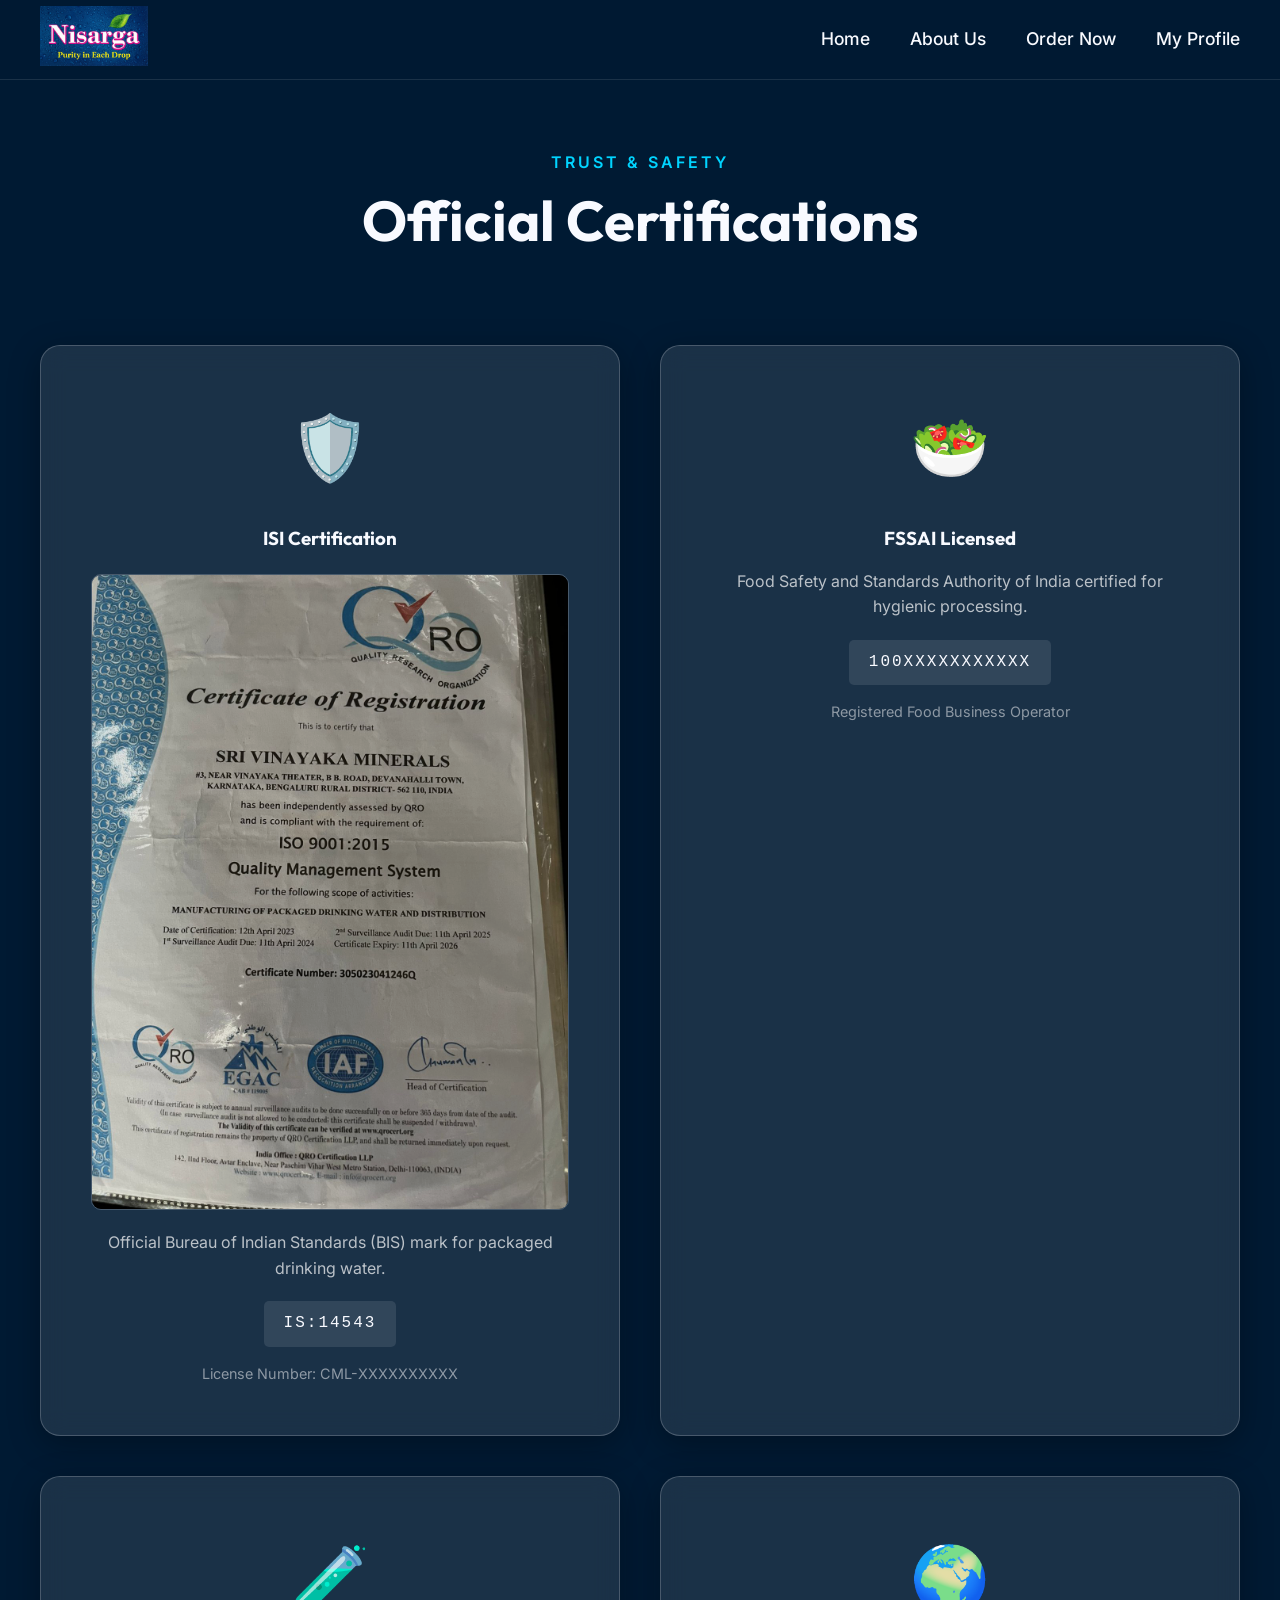
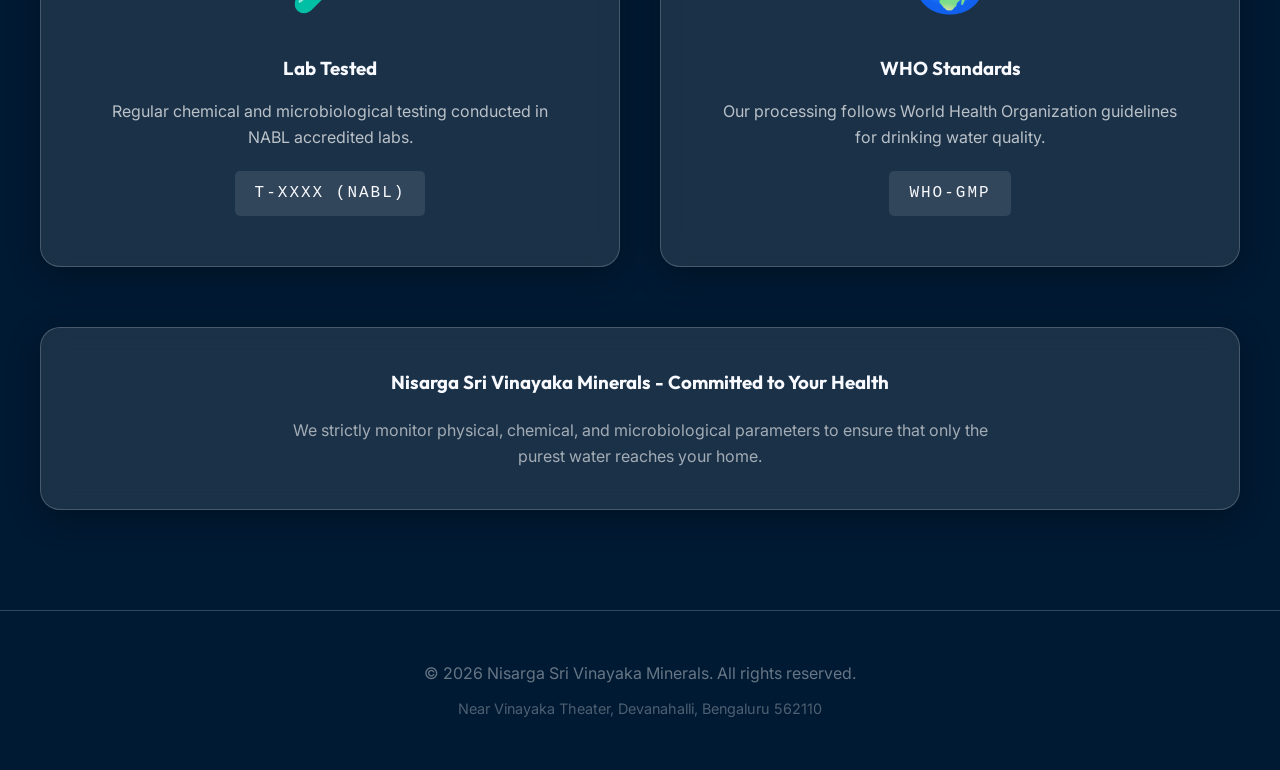
==== certifications.html @ 0c43de51 "Initial commit: Production-ready Nisarga website with profile system and SEO enhancements" ====
<!DOCTYPE html>
<html lang="en">
<head>
    <meta charset="UTF-8">
    <meta name="viewport" content="width=device-width, initial-scale=1.0">
    <title>Certifications | Nisarga Sri Vinayaka Minerals</title>
    <meta name="description" content="View our official certifications including ISI, FSSAI, and WHO compliance. Quality trust guaranteed by Nisarga Sri Vinayaka Minerals.">
    <link rel="icon" type="image/png" href="assets/nisarga-logo.png">
    <link rel="preconnect" href="https://fonts.googleapis.com">
    <link rel="preconnect" href="https://fonts.gstatic.com" crossorigin>
    <link href="https://fonts.googleapis.com/css2?family=Inter:wght@400;500;600&family=Outfit:wght@700;800&display=swap" rel="stylesheet">
    <link rel="stylesheet" href="css/style.css">
    <style>
        .cert-grid {
            display: grid;
            grid-template-columns: 1fr 1fr;
            gap: 40px;
            margin-top: 50px;
        }
        .cert-card {
            padding: 50px;
            text-align: center;
        }
        .cert-icon {
            font-size: 4rem;
            margin-bottom: 25px;
            color: var(--accent-cyan);
        }
        .license-no {
            font-family: 'Courier New', Courier, monospace;
            background: rgba(255,255,255,0.1);
            padding: 10px 20px;
            border-radius: 5px;
            display: inline-block;
            margin-top: 20px;
            letter-spacing: 2px;
        }
    </style>
</head>
<body style="background: var(--deep-ocean);">

    <nav id="navbar" class="scrolled">
        <div class="container">
            <a href="index.html" class="logo">
                <img src="assets/nisarga-logo.png" alt="Nisarga Logo">
            </a>
            <ul class="nav-links">
                <li><a href="index.html">Home</a></li>
                <li><a href="about.html">About Us</a></li>
                <li><a href="order.html">Order Now</a></li>
                <li><a href="profile.html">My Profile</a></li>
            </ul>
        </div>
    </nav>

    <main class="container" style="padding-top: 150px; padding-bottom: 100px;">
        <div class="section-title" style="text-align: center;">
            <p>Trust & Safety</p>
            <h2>Official Certifications</h2>
        </div>

        <div class="cert-grid">
            <div class="glass-card cert-card">
                <div class="cert-icon">🛡️</div>
                <h3>ISI Certification</h3>
                <div style="margin: 20px 0; border-radius: 10px; overflow: hidden; border: 1px solid var(--glass-border);">
                    <img src="assets/certificate-iso.jpeg" alt="ISI ISO Certificate" style="width: 100%; display: block; filter: brightness(0.9);" loading="lazy">
                </div>
                <p style="color: rgba(255,255,255,0.7); margin-top: 15px;">Official Bureau of Indian Standards (BIS) mark for packaged drinking water.</p>
                <div class="license-no">IS:14543</div>
                <p style="margin-top: 15px; font-size: 0.9rem; color: rgba(255,255,255,0.5);">License Number: CML-XXXXXXXXXX</p>
            </div>

            <div class="glass-card cert-card">
                <div class="cert-icon">🥗</div>
                <h3>FSSAI Licensed</h3>
                <p style="color: rgba(255,255,255,0.7); margin-top: 15px;">Food Safety and Standards Authority of India certified for hygienic processing.</p>
                <div class="license-no">100XXXXXXXXXXX</div>
                <p style="margin-top: 15px; font-size: 0.9rem; color: rgba(255,255,255,0.5);">Registered Food Business Operator</p>
            </div>

            <div class="glass-card cert-card">
                <div class="cert-icon">🧪</div>
                <h3>Lab Tested</h3>
                <p style="color: rgba(255,255,255,0.7); margin-top: 15px;">Regular chemical and microbiological testing conducted in NABL accredited labs.</p>
                <div class="license-no">T-XXXX (NABL)</div>
            </div>

            <div class="glass-card cert-card">
                <div class="cert-icon">🌍</div>
                <h3>WHO Standards</h3>
                <p style="color: rgba(255,255,255,0.7); margin-top: 15px;">Our processing follows World Health Organization guidelines for drinking water quality.</p>
                <div class="license-no">WHO-GMP</div>
            </div>
        </div>

        <div class="glass-card" style="margin-top: 60px; padding: 40px; text-align: center;">
            <h3 style="margin-bottom: 20px;">Nisarga Sri Vinayaka Minerals - Committed to Your Health</h3>
            <p style="color: rgba(255,255,255,0.6); max-width: 700px; margin: 0 auto;">We strictly monitor physical, chemical, and microbiological parameters to ensure that only the purest water reaches your home.</p>
        </div>
    </main>

    <footer style="padding: 50px 0; text-align: center; border-top: 1px solid var(--glass-border);">
        <div class="container">
            <p style="color: rgba(255,255,255,0.4);">&copy; 2026 Nisarga Sri Vinayaka Minerals. All rights reserved.</p>
            <p style="margin-top: 10px; font-size: 0.9rem; color: rgba(255,255,255,0.3);">Near Vinayaka Theater, Devanahalli, Bengaluru 562110</p>
        </div>
    </footer>

</body>
</html>
---- css/style.css ----
:root {
    /* Primary Colors */
    --primary-blue: #003366;
    --accent-cyan: #00d4ff;
    --deep-ocean: #001a33;
    --pure-white: #ffffff;
    --soft-white: #f8faff;
    
    /* Glassmorphism Tokens */
    --glass-bg: rgba(255, 255, 255, 0.1);
    --glass-border: rgba(255, 255, 255, 0.2);
    --glass-shadow: 0 8px 32px 0 rgba(0, 0, 0, 0.3);
    --glass-blur: blur(12px);

    /* Typography */
    --font-heading: 'Outfit', sans-serif;
    --font-body: 'Inter', sans-serif;
    
    /* Transitions */
    --transition-smooth: all 0.4s cubic-bezier(0.4, 0, 0.2, 1);
}

* {
    margin: 0;
    padding: 0;
    box-sizing: border-box;
}

body {
    font-family: var(--font-body);
    background-color: var(--deep-ocean);
    color: var(--soft-white);
    line-height: 1.6;
    overflow-x: hidden;
    -webkit-font-smoothing: antialiased;
}

h1, h2, h3, h4, h5, h6 {
    font-family: var(--font-heading);
    font-weight: 700;
}

a {
    text-decoration: none;
    color: inherit;
    transition: var(--transition-smooth);
}

ul {
    list-style: none;
}

/* Glass Card Utility */
.glass-card {
    background: var(--glass-bg);
    backdrop-filter: var(--glass-blur);
    -webkit-backdrop-filter: var(--glass-blur);
    border: 1px solid var(--glass-border);
    border-radius: 20px;
    box-shadow: var(--glass-shadow);
}

/* Layout Utilities */
.container {
    max-width: 1400px;
    margin: 0 auto;
    padding: 0 40px;
}

.flex-center {
    display: flex;
    align-items: center;
    justify-content: center;
}

/* Buttons */
.btn {
    padding: 14px 28px;
    border-radius: 50px;
    font-weight: 600;
    cursor: pointer;
    font-family: var(--font-heading);
    border: none;
    transition: var(--transition-smooth);
    display: inline-block;
}

.btn-primary {
    background: linear-gradient(135deg, var(--accent-cyan), #00a8ff);
    color: var(--primary-blue);
    box-shadow: 0 4px 15px rgba(0, 212, 255, 0.3);
}

.btn-primary:hover {
    transform: translateY(-3px);
    box-shadow: 0 8px 25px rgba(0, 212, 255, 0.5);
}

.btn-outline {
    background: transparent;
    border: 1px solid var(--accent-cyan);
    color: var(--accent-cyan);
}

.btn-outline:hover {
    background: var(--accent-cyan);
    color: var(--primary-blue);
}

/* Navigation */
nav {
    height: 100px;
    position: fixed;
    top: 0;
    width: 100%;
    z-index: 1000;
    transition: var(--transition-smooth);
}

nav.scrolled {
    height: 80px;
    background: rgba(0, 26, 51, 0.85);
    backdrop-filter: blur(10px);
    border-bottom: 1px solid rgba(255, 255, 255, 0.1);
}

nav .container {
    height: 100%;
    display: flex;
    justify-content: space-between;
    align-items: center;
}

.logo img {
    height: 60px;
    width: auto;
}

.nav-links {
    display: flex;
    gap: 40px;
}

.nav-links a {
    font-weight: 500;
    font-size: 1.1rem;
    position: relative;
}

.nav-links a::after {
    content: '';
    position: absolute;
    bottom: -5px;
    left: 0;
    width: 0;
    height: 2px;
    background: var(--accent-cyan);
    transition: var(--transition-smooth);
}

.nav-links a:hover::after {
    width: 100%;
}

/* Hero Section */
.hero {
    height: 100vh;
    background: linear-gradient(rgba(0, 26, 51, 0.6), rgba(0, 26, 51, 0.6)), 
                url('../assets/bg-_website_upscaled.png') no-repeat center center/cover;
    display: flex;
    align-items: center;
    position: relative;
    padding-top: 100px;
}

.hero-content {
    max-width: 800px;
}

.hero h1 {
    font-size: 5rem;
    line-height: 1.1;
    margin-bottom: 24px;
    background: linear-gradient(135deg, #fff, #a0d8ff);
    -webkit-background-clip: text;
    -webkit-text-fill-color: transparent;
}

.hero p {
    font-size: 1.4rem;
    margin-bottom: 40px;
    color: rgba(255, 255, 255, 0.8);
}

/* Sections */
section {
    padding: 120px 0;
}

.section-title {
    text-align: center;
    margin-bottom: 80px;
}

.section-title h2 {
    font-size: 3.5rem;
    margin-bottom: 16px;
}

.section-title p {
    color: var(--accent-cyan);
    text-transform: uppercase;
    letter-spacing: 3px;
    font-weight: 600;
}

/* Footer */
footer {
    background: var(--deep-ocean);
    padding: 80px 0 40px;
    border-top: 1px solid rgba(255, 255, 255, 0.05);
}

.footer-content {
    display: grid;
    grid-template-columns: 2fr 1fr 1fr;
    gap: 80px;
    margin-bottom: 60px;
}

.footer-logo img {
    height: 50px;
    margin-bottom: 24px;
}

.footer-links h4 {
    margin-bottom: 24px;
    color: var(--accent-cyan);
}

.footer-links li {
    margin-bottom: 12px;
}

.footer-bottom {
    text-align: center;
    padding-top: 40px;
    border-top: 1px solid rgba(255, 255, 255, 0.05);
    color: rgba(255, 255, 255, 0.5);
}

/* Scroll to Top Button */
.scroll-top {
    position: fixed;
    bottom: 30px;
    right: 30px;
    width: 50px;
    height: 50px;
    background: var(--accent-cyan);
    color: var(--primary-blue);
    border: none;
    border-radius: 50%;
    cursor: pointer;
    display: flex;
    align-items: center;
    justify-content: center;
    font-size: 1.5rem;
    font-weight: 800;
    box-shadow: 0 10px 30px rgba(0,0,0,0.3);
    z-index: 2000;
    opacity: 0;
    visibility: hidden;
    transition: var(--transition-smooth);
}

.scroll-top.visible {
    opacity: 1;
    visibility: visible;
}

.scroll-top:hover {
    transform: translateY(-5px);
    background: #fff;
}
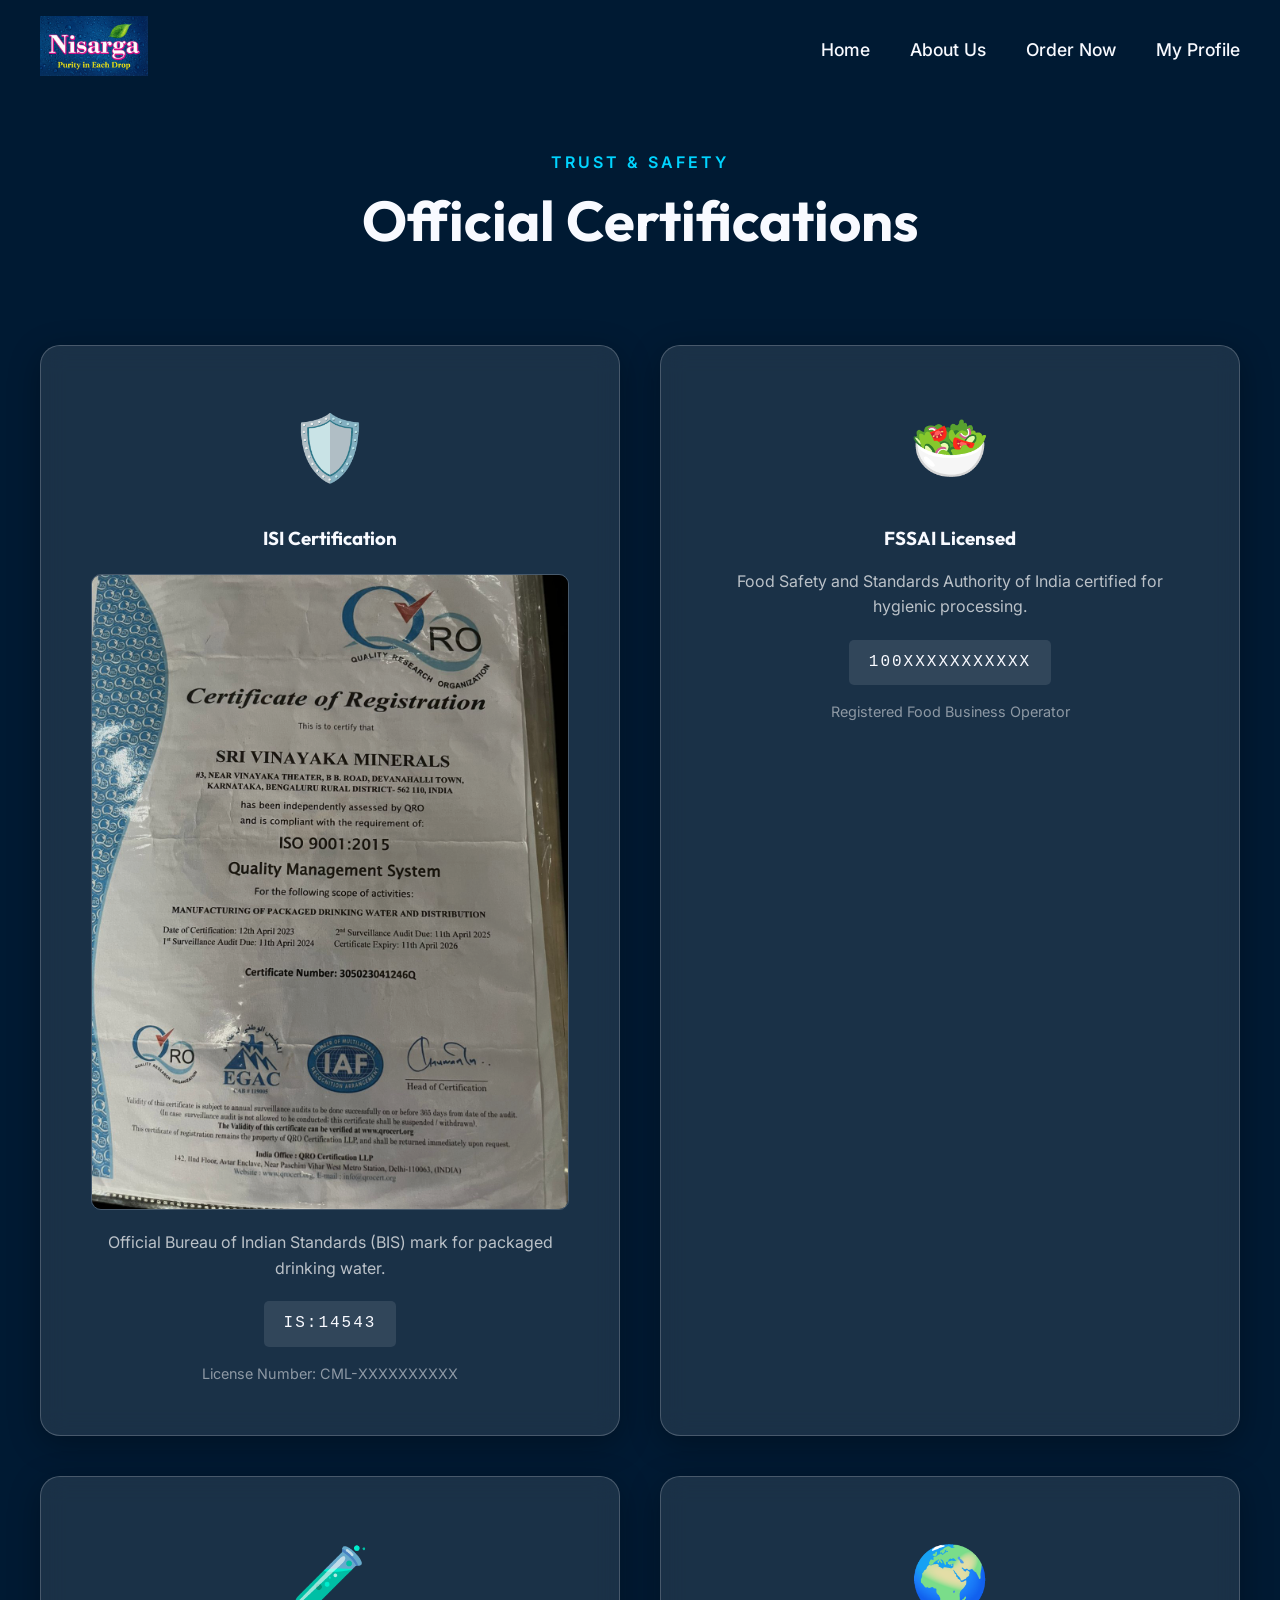
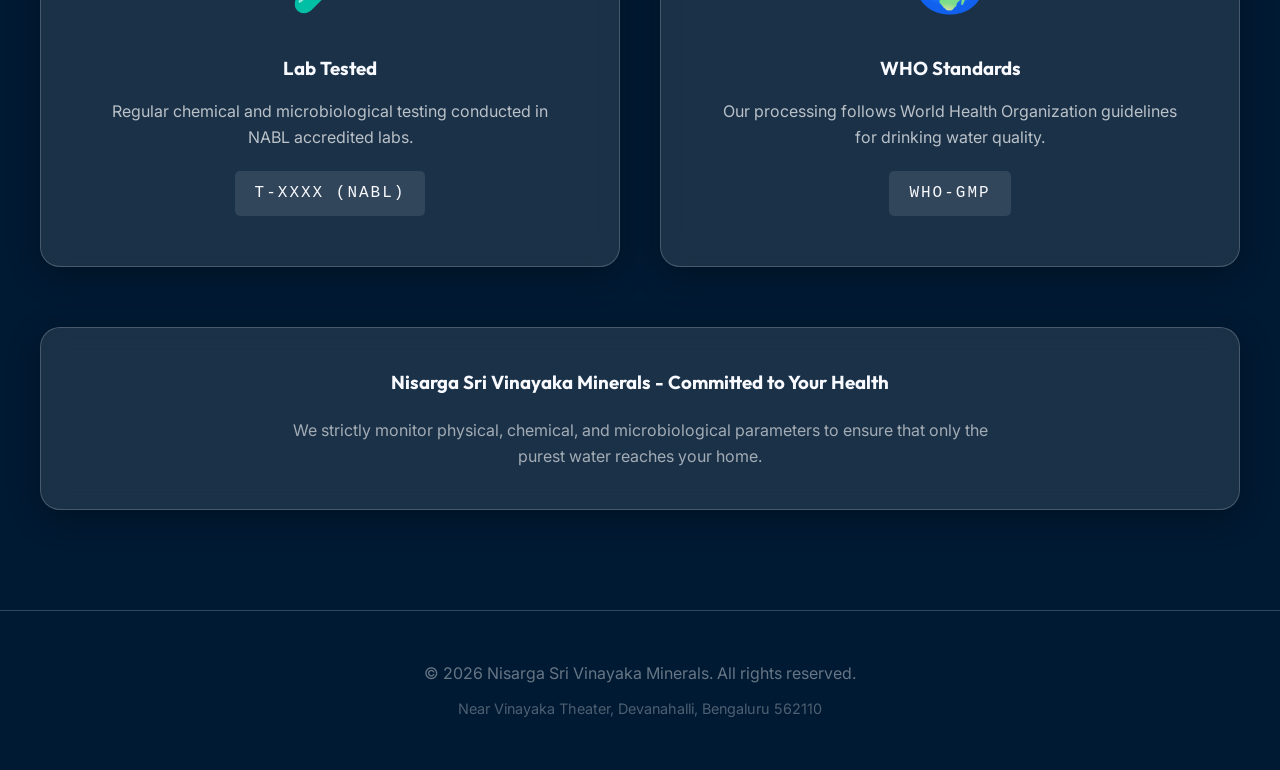
==== commit 7c824f1e: "fix: audit and fix critical bugs across website - Fix broken delivery radius enforcement in order.js" ====
--- a/certifications.html
+++ b/certifications.html
@@ -107,5 +107,6 @@
         </div>
     </footer>
 
+    <script src="js/script.js"></script>
 </body>
 </html>
--- a/css/style.css
+++ b/css/style.css
@@ -46,6 +46,16 @@
     transition: var(--transition-smooth);
 }
 
+input::placeholder {
+    color: rgba(255, 255, 255, 0.3);
+}
+
+input:-webkit-autofill,
+input:-webkit-autofill:focus {
+    -webkit-box-shadow: 0 0 0 1000px rgba(0, 30, 60, 0.9) inset;
+    -webkit-text-fill-color: #fff;
+}
+
 ul {
     list-style: none;
 }
@@ -183,6 +193,7 @@
     margin-bottom: 24px;
     background: linear-gradient(135deg, #fff, #a0d8ff);
     -webkit-background-clip: text;
+    background-clip: text;
     -webkit-text-fill-color: transparent;
 }
 
